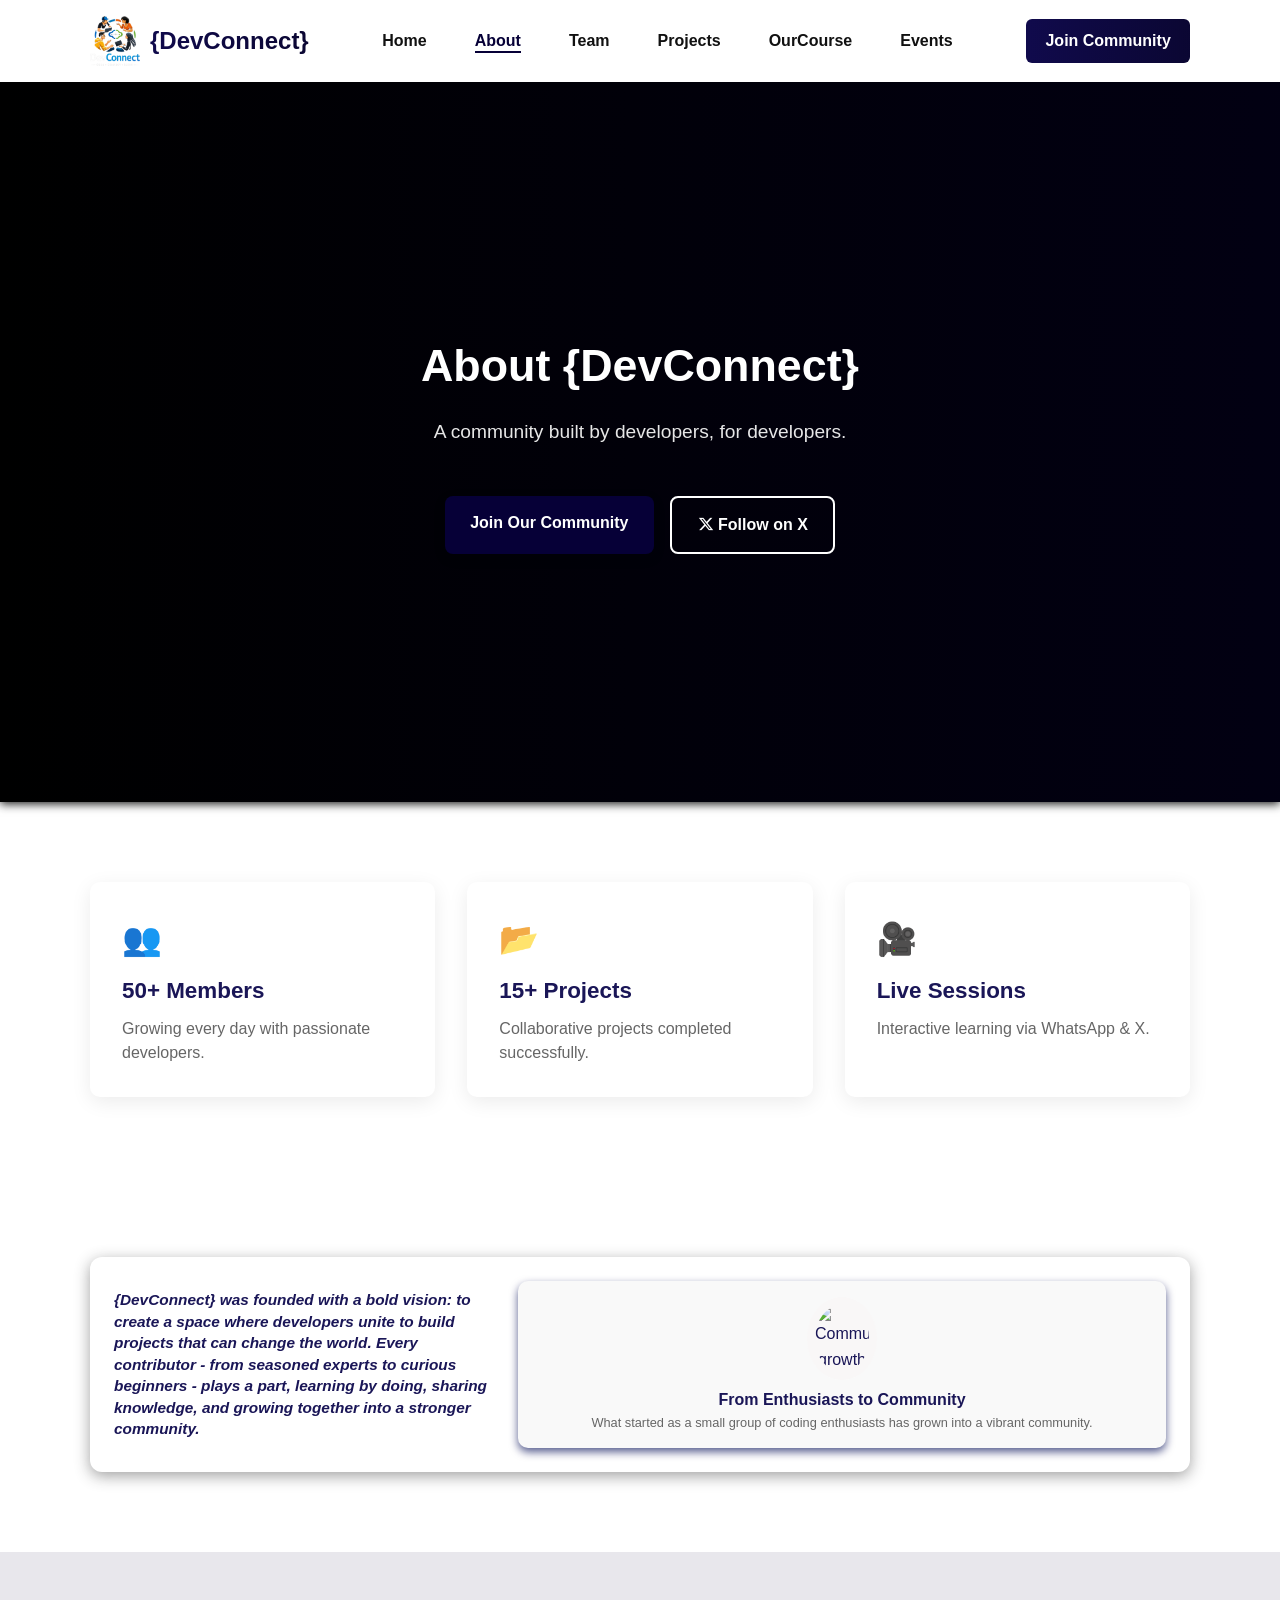
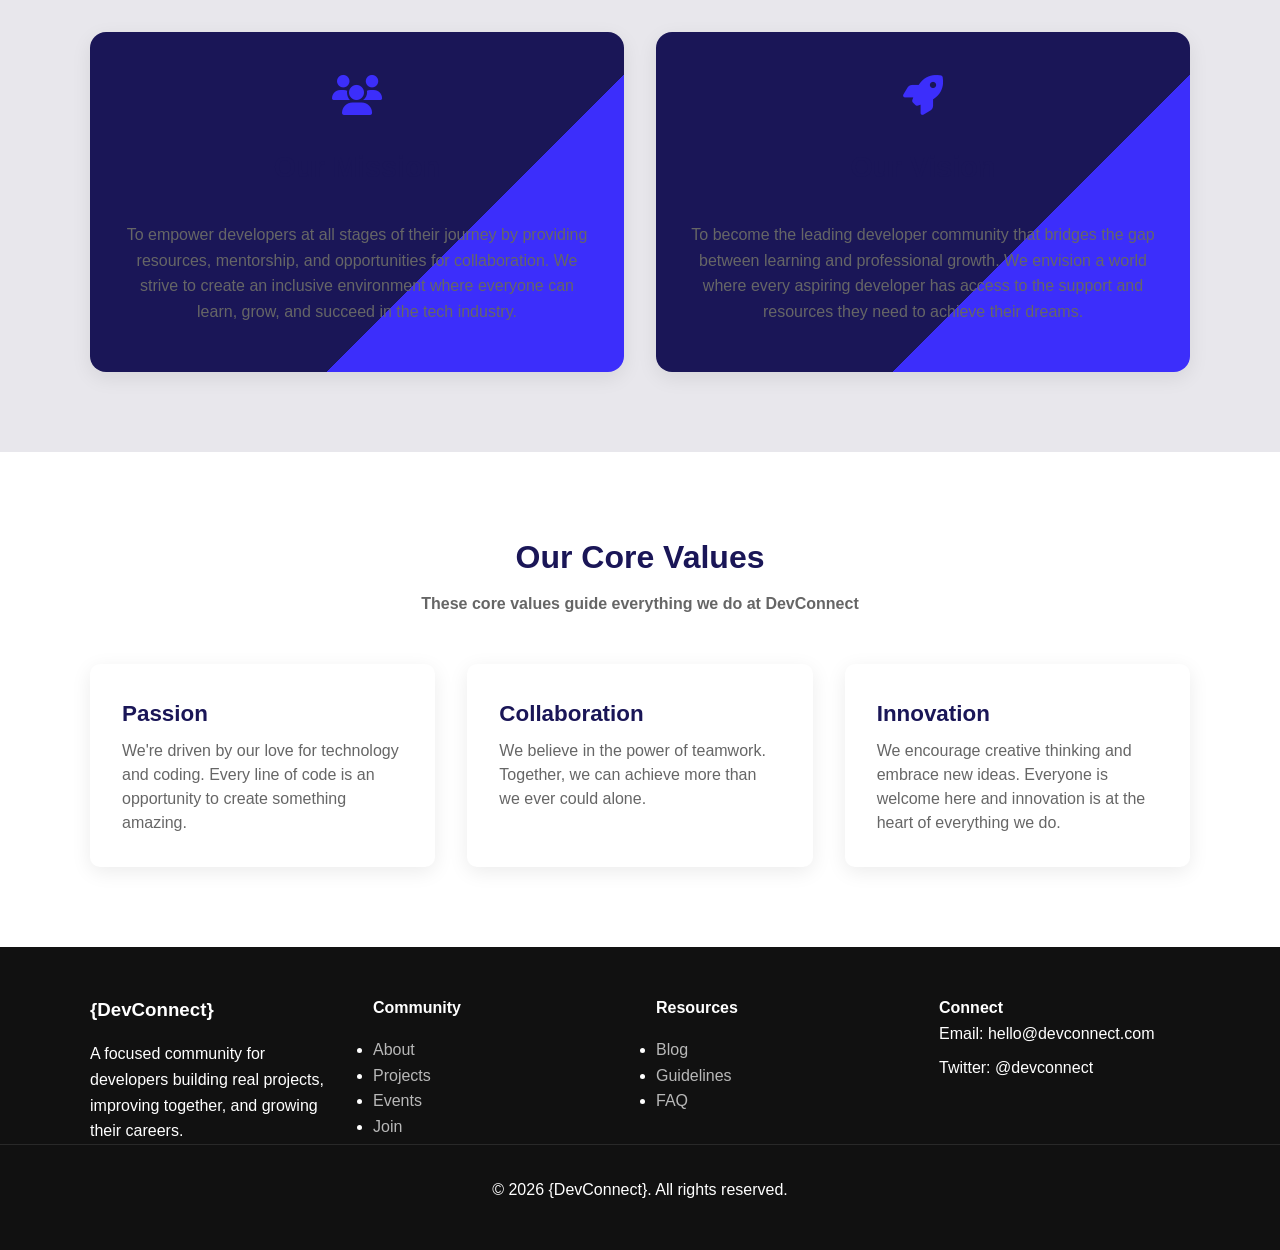
==== about.html @ aa968220 "feat: finalize responsive design and add video integration This update introduces comprehensive resp" ====
<!DOCTYPE html>
<html lang="en">
<head>
  <meta charset="UTF-8" />
  <meta name="viewport" content="width=device-width, initial-scale=1.0" />
  <title>DevConnect</title>
  <link rel="stylesheet" href="https://cdnjs.cloudflare.com/ajax/libs/font-awesome/6.5.0/css/all.min.css">
  <link rel="stylesheet" href="css/style.css" />
  <link rel="stylesheet" href="css/about_us.css" />
</head>
<body>

<header class="header">
  <div class="container nav">
    <div class="logo-container">
      <img src="images/logo-1.png" alt="DevConnect Logo" class="logo-img" />
      <a href="index.html" class="logo">{DevConnect}</a>
    </div>

    <nav>
      <ul class="nav-links">
        <li><a href="index.html">Home</a></li>
        <li><a href="about.html" class="active">About</a></li>
        <li><a href="#">Team</a></li>
        <li><a href="projects.html">Projects</a></li>
        <li><a href="our-course.html">OurCourse</a></li>
        <li><a href="#">Events</a></li>
      </ul>
    </nav>

    <a href="#" id="joinBtn" class="btn-about">Join Community</a>
        <div class="hamburger">☰</div>
  </div>
</header>

<!------------------------------------------------- HERO ----------------------------------------------------->
<section class="about-hero">
  <div class="container about-hero-content">
    <h1 id="about-heading">About {DevConnect}</h1>
    <p id="about-paragraph" class="about-tagline">
      A community built by developers, for developers.
    </p>
    <div class="hero-buttons">
      <a href="#" class="btn-light">Join Our Community</a>
      <a href="https://x.com/DevC0nnect" target="_blank" class="btn-outline follow-x">
        <i class="fab fa-x-twitter"></i> Follow on X
      </a>
    </div>
  </div>
</section>


<!------------------------------------------------- STATS ----------------------------------------------------->
<section class="section">
  <div class="container about-grid">
    <div class="about-card">
      <div class="card-icon">👥</div>
      <h3>50+ Members</h3>
      <p class="card-paragraph">Growing every day with passionate developers.</p>
    </div>
    <div class="about-card">
      <div class="card-icon">📂</div>
      <h3>15+ Projects</h3>
      <p class="card-paragraph">Collaborative projects completed successfully.</p>
    </div>
    <div class="about-card">
      <div class="card-icon">🎥</div>
      <h3>Live Sessions</h3>
      <p class="card-paragraph">Interactive learning via WhatsApp & X.</p>
    </div>
  </div>
</section>

<!--------------------------------------------- STORY SECTION --------------------------------------------------->
<section class="section">
  <div class="container">
    <div class="story-wrapper">
      <div class="story-content">
        <div class="story-text">
          <p>
            {DevConnect} was founded with a bold vision: to create a space where developers unite to build projects
            that can change the world. Every contributor - from seasoned experts to curious beginners - plays a part,
            learning by doing, sharing knowledge, and growing together into a stronger community.
          </p>
        </div>
        <div class="story-inner-card">
          <img src="images/devconnect-logo.jpeg" alt="Community growth" />
          <h3>From Enthusiasts to Community</h3>
          <p>What started as a small group of coding enthusiasts has grown into a vibrant community.</p>
        </div>

      </div>
    </div>
  </div>
</section>


<!------------------------------------------------ MISSION AND VISION SECTION -------------------------------------------------------->
<section class="section alt-bg">
  <div class="container">
    <div class="about-grid-2">
      <div class="event-card">
        <div class="event-icon">
          <i class="fas fa-users"></i>
        </div>
        <h2 class="event-title">Our Mission</h2>
        <p class="event-p">
          To empower developers at all stages of their journey by providing resources, mentorship,
          and opportunities for collaboration. We strive to create an inclusive environment where
          everyone can learn, grow, and succeed in the tech industry.
        </p>
      </div>

      <div class="event-card">
        <div class="event-icon">
          <i class="fas fa-rocket"></i>
        </div>
        <h2 class="event-title">Our Vision</h2>
        <p class="event-p">
          To become the leading developer community that bridges the gap between learning and
          professional growth. We envision a world where every aspiring developer has access to
          the support and resources they need to achieve their dreams.
        </p>
      </div>
    </div>
  </div>
</section>

<!------------------------------------ CORE VALUES --------------------------------------------->
<section class="section">
  <div class="container">
    <div class="section-header">
      <h2>Our Core Values</h2>
      <p class="sectio-paragraph">
        These core values guide everything we do at DevConnect
      </p>
    </div>

    <div class="about-grid">
      <div class="about-card">
        <h3>Passion</h3>
        <p class="card-paragraph">
          We're driven by our love for technology and coding. Every line of code is an opportunity to create something amazing.
        </p>
      </div>

      <div class="about-card">
        <h3>Collaboration</h3>
        <p class="card-paragraph">
          We believe in the power of teamwork. Together, we can achieve more than we ever could alone.
        </p>
      </div>

      <div class="about-card">
        <h3>Innovation</h3>
        <p class="card-paragraph">
          We encourage creative thinking and embrace new ideas. Everyone is welcome here and innovation is at the heart of everything we do.
        </p>
      </div>
    </div>
  </div>
</section>

<!------------------------------------ FOOTER --------------------------------------------->
<footer class="footer">
  <div class="container footer-grid">
    <div class="footer-brand">
      <h3>{DevConnect}</h3>
      <p>
        A focused community for developers building real projects,
        improving together, and growing their careers.
      </p>
    </div>

    <div class="footer-links">
      <h4>Community</h4>
      <ul>
        <li><a href="#">About</a></li>
        <li><a href="#">Projects</a></li>
        <li><a href="#">Events</a></li>
        <li><a href="#">Join</a></li>
      </ul>
    </div>

    <div class="footer-links">
      <h4>Resources</h4>
      <ul>
        <li><a href="#">Blog</a></li>
        <li><a href="#">Guidelines</a></li>
        <li><a href="#">FAQ</a></li>
      </ul>
    </div>

    <div class="footer-contact">
      <h4>Connect</h4>
      <p>Email: hello@devconnect.com</p>
      <p>Twitter: @devconnect</p>
    </div>
  </div>

  <div class="footer-bottom">
    <p>© 2026 {DevConnect}. All rights reserved.</p>
  </div>
</footer>
<div id="joinCommunityModal" class="modal"></div> 
<script src="js/joinCommunityModal.js"></script>
<script src="js/navToggle.js"></script>
<script src="js/activeLink.js"></script>
<script src="js/aboutTextSwap.js"></script>
</body>
</html>
---- css/style.css ----
:root {
  --primary: #060037;
  --primary-dark: #100a4c;
  --light: #F0F8FF;
  --dark: #111;
  --gray: #666;
  --max-width: 1100px;
}


* {
  box-sizing: border-box;
  margin: 0;
  padding: 0;
}

body {
  font-family: "Poppins", sans-serif;
  line-height: 1.6;
  color: var(--dark);
}

.container {
  width: 90%;
  max-width: var(--max-width);
  margin: auto;
}

/* ================= NAV ================= */
.header {
  background: #fff;
  box-shadow: 0 2px 6px rgba(0,0,0,0.05);
  position: sticky;
  top: 0;
  z-index: 1000;
}

.nav {
  display: flex;
  justify-content: space-between;
  align-items: center;
  padding: 1rem 0;
}

.logo-container {
  display: flex;
  flex-direction: row;
  align-items: center;
  gap: 10px;
}

.logo-img {
  width: 50px;
  height: 50px;
}

.logo {
  font-weight: 700;
  font-size: 1.5rem;
  text-decoration: none;
  background: linear-gradient(270deg, var(--primary), black, var(--primary-dark));
  background-size: 600% 600%;
  -webkit-background-clip: text;
  -webkit-text-fill-color: transparent;
  background-clip: text;
  color: transparent;
  animation: gradientFlow 30s ease infinite;
}

.slide-left {
  animation: slideLeft 1s ease forwards;
}
.slide-right {
  animation: slideRight 1s ease forwards;
}
.slide-up {
  animation: slideUp 1s ease forwards;
}
.slide-down {
  animation: slideDown 1s ease forwards;
}

@keyframes slideLeft {
  from { transform: translateX(100%); opacity: 0; }
  to { transform: translateX(0); opacity: 1; }
}
@keyframes slideRight {
  from { transform: translateX(-100%); opacity: 0; }
  to { transform: translateX(0); opacity: 1; }
}
@keyframes slideUp {
  from { transform: translateY(100%); opacity: 0; }
  to { transform: translateY(0); opacity: 1; }
}
@keyframes slideDown {
  from { transform: translateY(-100%); opacity: 0; }
  to { transform: translateY(0); opacity: 1; }
}


.nav-links {
  list-style: none;
  display: flex;
  gap: 3rem;
}


.nav-links a {
  position: relative;
  text-decoration: none;
  color: var(--dark);
  font-weight: 600;
}

.nav-links a::after {
  content: "";
  position: absolute;
  left: 0;
  bottom: -4px;
  width: 0%;
  height: 2px;
  background: var(--primary);
  transition: width 0.3s ease;
}

.nav-links a:hover::after {
  width: 100%;
}

.nav-links a.active {
  color: var(--primary);
  border-bottom: 2px solid var(--primary);
  padding-bottom: 2px;
}

.btn-primary {
  background: linear-gradient(270deg, var(--primary), black, var(--primary-dark));
  background-size: 600% 600%;
  color: white;
  padding: 0.6rem 1.2rem;
  border-radius: 6px;
  text-decoration: none;
  font-weight: 600;
  animation: gradientFlow 60s ease infinite;
}

.hamburger {
  display: none;
  font-size: 1.8rem;
  cursor: pointer;
}

/* ================= HERO BUTTONS ================= */
.hero-buttons {
  display: flex;
  gap: 1rem;
  justify-content: center;
  margin-top: 2rem;
  flex-wrap: wrap;
}

.btn-light, .btn-outline {
  padding: 0.9rem 1.6rem;
  border-radius: 8px;
  font-weight: 600;
  text-decoration: none;
  transition: all 0.3s ease; 
}
.btn-light {
  background: var(--primary);
  color: #fff;
  box-shadow: 0 4px 12px rgba(0,0,0,0.15);
}

.btn-light:hover {
  background: var(--primary-dark);
  transform: translateY(-2px);
}

.btn-outline {
  border: 2px solid #fff;
  color: #fff;
  background: transparent;
}

.btn-outline:hover {
  background: rgba(255,255,255,0.1);
  transform: translateY(-2px);
}


/* ================= HERO ================= */
.hero {
  background: linear-gradient(270deg, var(--primary-dark), var(--primary), black);
  background-size: 600% 600%;
  color: white;
  padding: 6rem 0;
  text-align: center;
  box-shadow: 0 2px 9px rgba(0, 0, 0, 0.904);
  animation: gradientFlow 60s ease infinite;
}

@keyframes gradientFlow {
  0% { background-position: 0% 50%; }
  50% { background-position: 100% 50%; }
  100% { background-position: 0% 50%; }
}

.hero h1 {
  font-size: 2.8rem;
  margin: 1rem 0;
}

.hero p {
  max-width: 600px;
  margin: auto;
  opacity: 0.9;
}

.badge {
  display: inline-block;
  font-weight: 600;
  background: rgba(255,255,255,0.2);
  padding: 0.4rem 1rem;
  border-radius: 50px;
  font-size: 0.9rem;
}

.hero-buttons {
  margin-top: 2rem;
  display: flex;
  justify-content: center;
  gap: 1rem;
  flex-wrap: wrap;
}

.sectio-paragraph {
  color: var(--gray);
  font-size: 1rem;
  line-height: 1.5;
  font-weight: 600;
}

.card-paragraph {
  color: var(--gray);
  font-size: 1rem;
  font-weight: 600;
  margin-top: 0.5rem;
}

.hero-paragraph {
  font-size: 1.2rem;
  line-height: 1.6;
  font-weight: 500;
}

/* ================= SECTIONS ================= */
.section {
  padding: 5rem 0;
}

.section-header {
  text-align: center;
  margin-bottom: 3rem;
}

.section-header h2 {
  font-size: 2rem;
  margin-bottom: 0.5rem;
}

.section-header p {
  color: var(--gray);
}

/* ================= GRID ================= */
.grid-3 {
  display: grid;
  grid-template-columns: repeat(3, 1fr);
  gap: 2rem;
}

.grid-2 {
  display: grid;
  grid-template-columns: repeat(2, 1fr);
  gap: 2rem;
}

.card {
  padding: 2rem;
  border-radius: 10px;
  background: #fff;
  box-shadow: 0 5px 20px rgba(0,0,0,0.05);
  transition: transform 0.3s ease, box-shadow 0.3s ease;
}

.card:hover {
  transform: translateY(-6px);
  box-shadow: 0 8px 25px rgba(0,0,0,0.12);
}

.card h3 {
  font-size: 1.4rem;
  font-weight: 700;
  margin-bottom: 0.5rem;
  color: var(--primary-dark);
}

.card-paragraph {
  color: var(--gray);
  font-size: 1rem;
  font-weight: 500;
  margin-top: 0.5rem;
  line-height: 1.5;
}

.card-icon {
  font-size: 2rem;
  margin-bottom: 0.5rem;
  color: var(--primary);
}


.event-badge {
  display: inline-block;
  background: #DFDDFF;
  color: var(--primary-dark);
  padding: 0.5rem 1.5rem;
  font-weight: 600;
  border-radius: 50px;
  font-size: 0.8rem;
  margin-bottom: 1rem;
}

.alt-bg {
  background: #C5C4CF66;
}

.event-p {
  color: var(--gray);
  font-size: 1rem;
  line-height: 1.5;
  font-weight: 600;
  margin-bottom: 1rem;
  padding: 1rem 0 0 0;
}

/* ================= FOOTER ================= */
.footer {
  background: var(--dark);
  color: white;
  padding: 3rem 0;
}

.footer-grid {
  display: grid;
  grid-template-columns: repeat(4, 1fr);
  gap: 2rem;
}

.footer-brand h3 {
  margin-bottom: 1rem;
}

.footer-links h4 {
  margin-bottom: 1rem;
}

.footer-links ul li a {
  color: rgba(255,255,255,0.7);
  text-decoration: none;
}

.footer-contact p {
  margin-bottom: 0.5rem;
}

.footer-bottom {
  text-align: center;
  padding-top: 2rem;
  border-top: 1px solid rgba(255,255,255,0.1);
}

/* ================= RESPONSIVE ================= */
/* ================= TABLET RESPONSIVE (≤992px) ================= */
@media (max-width: 992px) {
  .grid-3 {
    grid-template-columns: repeat(2, 1fr);
  }

  .footer-grid {
    grid-template-columns: repeat(2, 1fr);
  }

  .hero h1 {
    font-size: 2.4rem;
  }

  .btn-light,
  .btn-outline {
    padding: 0.8rem 3rem;
  }
}

/* ================= TABLET RESPONSIVE (≤768px) ================= */
@media (max-width: 768px) {
  .nav-links {
    display: none;
    flex-direction: column;
    background: #fff;
    position: absolute;
    top: 70px;
    right: 20px;
    width: 200px;
    box-shadow: 0 2px 6px rgba(0,0,0,0.1);
    padding: 1rem;
  }

  .nav-links.show {
    display: flex;
  }

  .hamburger {
    display: block;
    font-size: 1.8rem;
    cursor: pointer;
  }

  .hero {
    padding: 3rem 1rem; /* slightly reduced */
  }

  .hero h1 {
    font-size: 1.8rem;
    line-height: 1.2;
    margin-bottom: 0.5rem;
  }

  .hero-paragraph {
    font-size: 0.95rem;
    line-height: 1.4;
    margin-bottom: 0.75rem;
  }

  .hero-buttons {
    flex-direction: column;
    align-items: center;
  }

  .btn-light,
  .btn-outline {
    width: 80%;
    text-align: center;
    font-size: 0.9rem;
    padding: 6px 12px;
  }

  .grid-3,
  .grid-2 {
    grid-template-columns: 1fr;
  }

  .section {
    padding: 2.5rem 0;
  }

  .footer-grid {
    grid-template-columns: 1fr;
  }
}

/* ================= MOBILE RESPONSIVE (≤480px) ================= */
@media (max-width: 480px) {
  .logo-img {
    width: 20px;
    height: auto;
  }
  .logo {
    font-size: 0.8rem;
  }
  #joinBtn {
    font-size: 0.7rem;
    padding: 3px 7px;
  }

  .hero,
  .about-hero,
  .projects-hero {
    padding: 1.5rem 1rem;
    min-height: auto;
    text-align: center;
  }
  .hero h1,
  .about-hero h1,
  .projects-hero h1 {
    font-size: 1.3rem;
    line-height: 1.2;
    margin-bottom: 0.5rem;
  }
  .hero p,
  .about-hero p,
  .projects-hero p {
    font-size: 0.85rem;
    line-height: 1.3;
    margin-bottom: 0.75rem;
  }
  .hero-buttons a,
  .about-hero .hero-buttons a,
  .projects-hero .hero-buttons a {
    font-size: 0.75rem;
    padding: 5px 9px;
    margin: 0.25rem;
    text-align: center;
  }

  .about-card,
  .project-card,
  .home-card {
    padding: 0.8rem;
    border-radius: 6px;
    margin-bottom: 1rem;
    text-align: center;
  }
  .about-card h3,
  .project-card h3,
  .home-card h3 {
    font-size: 1rem;
  }
  .about-card p,
  .project-card p,
  .home-card p {
    font-size: 0.8rem;
    line-height: 1.3;
  }

  .section-header h2 {
    font-size: 1.2rem;
  }
  .section-header p {
    font-size: 0.85rem;
  }

  .footer-grid {
    display: flex;
    flex-direction: column;
    gap: 1.2rem;
    text-align: center;
  }
  .footer-links h4,
  .footer-contact h4 {
    font-size: 0.95rem;
  }
  .footer-links ul,
  .footer-links ul li {
    list-style: none;
    padding: 0;
    margin: 0;
  }
  .footer-links ul li a {
    font-size: 0.8rem;
    text-decoration: none;
  }
  .footer-brand p {
    font-size: 0.8rem;
  }
  .footer-bottom p {
    font-size: 0.7rem;
  }
}
---- css/about_us.css ----
:root {
  --about-primary: #3C2EFB;
  --about-dark: #1a1657;
  --about-light: #F0F8FF;
  --about-gray: #666;
}

* {
  box-sizing: border-box;
  margin: 0;
  padding: 0;
}

body {
  font-family: "Poppins", sans-serif;
  line-height: 1.6;
  color: var(--about-dark);
}

.container {
  width: 90%;
  max-width: 1100px;
  margin: auto;
}

/* ================= NAV ================= */
.btn-about {
  background: linear-gradient(270deg, var(--primary), black, var(--primary-dark));
  background-size: 600% 600%;
  color: white;
  padding: 0.6rem 1.2rem;
  border-radius: 6px;
  text-decoration: none;
  font-weight: 600;
  animation: gradientFlow 60s ease infinite;
}


/* ================= ABOUT HERO ================= */
.about-hero {
  background: linear-gradient(270deg, var(--primary-dark), var(--primary), black);
  background-size: 600% 600%;
  color: white;
  text-align: center;
  min-height: 80vh; 
  display: flex;
  flex-direction: column;
  justify-content: center;
  box-shadow: 0 2px 9px rgba(0, 0, 0, 0.904);
  animation: gradientFlow 60s ease infinite;
}


.about-hero h1 {
  font-size: 2.8rem;
  margin-bottom: 1rem;
}

.about-hero .highlight {
  color: var(--about-light);
}

.about-tagline {
  font-size: 1.2rem;
  opacity: 0.9;
  margin-bottom: 3rem;
}

/* ================= STATS ================= */
.about-grid {
  display: grid;
  grid-template-columns: repeat(3, 1fr);
  gap: 2rem;
}

.about-card {
  background: #fff;
  padding: 2rem;
  border-radius: 10px;
  box-shadow: 0 5px 20px rgba(0,0,0,0.08);
  transition: transform 0.3s ease, box-shadow 0.3s ease;
}

.about-card:hover {
  transform: translateY(-6px);
  box-shadow: 0 8px 25px rgba(0,0,0,0.15);
}

.about-card h3 {
  font-size: 1.4rem;
  font-weight: 700;
  margin-bottom: 0.5rem;
  color: var(--about-dark);
}

.about-card .card-paragraph {
  color: var(--about-gray);
  font-size: 1rem;
  line-height: 1.5;
  font-weight: 500;
}

/* ================= STORY SECTION ================= */
.story-wrapper {
  background: #fff;
  color: var(--about-dark);
  padding: 1.5rem;
  border-radius: 12px;
  box-shadow: 0 4px 15px rgba(43, 43, 44, 0.445);
  display: flex;
  align-items: center;
}

.story-content {
  display: flex;
  justify-content: space-between;
  align-items: center;
  width: 100%;
  gap: 1.5rem;
}

.story-text {
  flex: 1;
  max-width: 380px;
  font-style: italic;
  font-weight: 600;
  color: var(--about-dark);
  font-size: 0.96rem; 
  line-height: 1.4;
}

.story-inner-card {
  flex: 1;
  background: #f9f9f9;
  padding: 1rem;
  border-radius: 10px;
  text-align: center;
  box-shadow: 0 4px 8px rgba(2, 11, 85, 0.658);
}

.story-inner-card img {
  max-width: 70px;
  border-radius: 50%;
  background: #f9f7f7;
  padding: 8px;
  margin-bottom: 0.4rem;
}

.story-inner-card h3 {
  font-size: 1rem;
  font-weight: 600;
  margin-bottom: 0.2rem;
  color: var(--about-dark);
}

.story-inner-card p {
  font-size: 0.8rem;
  line-height: 1.3;
  color: var(--about-gray);
}


/* ================= MISSION & VISION ================= */
.about-grid-2 {
  display: grid;
  grid-template-columns: repeat(2, 1fr);
  gap: 2rem;
}

.event-card {
  background: linear-gradient(
    135deg,
    var(--about-dark) 0%,
    var(--about-dark) 33%,
    var(--about-primary) 33%,
    var(--about-primary) 66%,
    black 66%,
    black 100%
    
  );
  background-size: 200% 200%;
  color: white;
  padding: 2rem;
  border-radius: 16px;
  box-shadow: 0 6px 20px rgba(0,0,0,0.08);
  text-align: center;
  animation: gradientFlow 20s ease infinite;
}




.event-icon {
  font-size: 2.5rem;
  color: var(--about-primary);
  margin-bottom: 1rem;
}

.event-title {
  font-size: 1.8rem;
  font-weight: 700;
  color: var(--about-dark);
  margin-bottom: 1rem;
}

.event-p {
  color: var(--about-gray);
  font-size: 1rem;
  line-height: 1.6;
  font-weight: 500;
}


/* ================= RESPONSIVE ================= */
@media (max-width: 480px) {
  .logo-img {
    width: 20px !important;  
    height: auto !important;
  }
  .logo {
    font-size: 0.8rem !important; 
  }
  #joinBtn {
    font-size: 0.7rem !important;
    padding: 3px 7px !important;
  }

  .about-hero {
    padding: 1rem 0.75rem !important;
    min-height: auto !important; 
    text-align: center !important;
  }
  .about-hero-content {
    margin: 0 auto !important;
    max-width: 90% !important;     
  }
  .about-hero h1 {
    font-size: 1.3rem !important;
    line-height: 1.2 !important;
    margin-bottom: 0.5rem !important;
  }
  .about-hero p {
    font-size: 0.85rem !important;
    line-height: 1.3 !important;
    margin-bottom: 0.75rem !important;
  }
  .hero-buttons a {
    font-size: 0.75rem !important;
    padding: 5px 9px !important;
    margin: 0.25rem !important;
  }

  .about-grid {
    display: flex !important;
    flex-direction: column !important;
    gap: 1rem !important;
  }
  .about-card {
    padding: 0.8rem !important;
    text-align: center !important;
  }
  .about-card h3 {
    font-size: 0.95rem !important;
  }
  .card-paragraph {
    font-size: 0.8rem !important;
  }

  .story-wrapper {
    flex-direction: column !important;
    gap: 1rem !important;
  }
  .story-inner-card img {
    max-width: 100% !important;
    height: auto !important;
    border-radius: 6px !important;
  }
  .story-inner-card h3 {
    font-size: 0.95rem !important;
  }
  .story-inner-card p {
    font-size: 0.8rem !important;
  }

  .about-grid-2 {
    display: flex !important;
    flex-direction: column !important;
    gap: 1rem !important;
  }
  .event-card {
    padding: 0.8rem !important;
  }
  .event-title {
    font-size: 1.1rem !important;
  }
  .event-p {
    font-size: 0.8rem !important;
    line-height: 1.3 !important;
  }

  .section-header h2 {
    font-size: 1.2rem !important;
  }
  .section-header p {
    font-size: 0.8rem !important;
  }

  .footer-grid {
    display: flex !important;
    flex-direction: column !important;
    gap: 1.2rem !important;
    text-align: center !important;
  }
  .footer-links h4,
  .footer-contact h4 {
    font-size: 0.95rem !important;
  }
  .footer-links ul li a {
    font-size: 0.8rem !important;
  }
  .footer-brand p {
    font-size: 0.8rem !important;
  }
  .footer-bottom p {
    font-size: 0.7rem !important;
  }
}
@media (max-width: 480px) {
  .footer-links ul,
  .footer-links ul li,
  .nav-links,
  .nav-links li {
    list-style: none !important; 
    padding: 0 !important;
    margin: 0 !important;
  }

  .footer-links ul li a,
  .nav-links li a {
    text-decoration: none !important;
    display: block !important;
  }
}
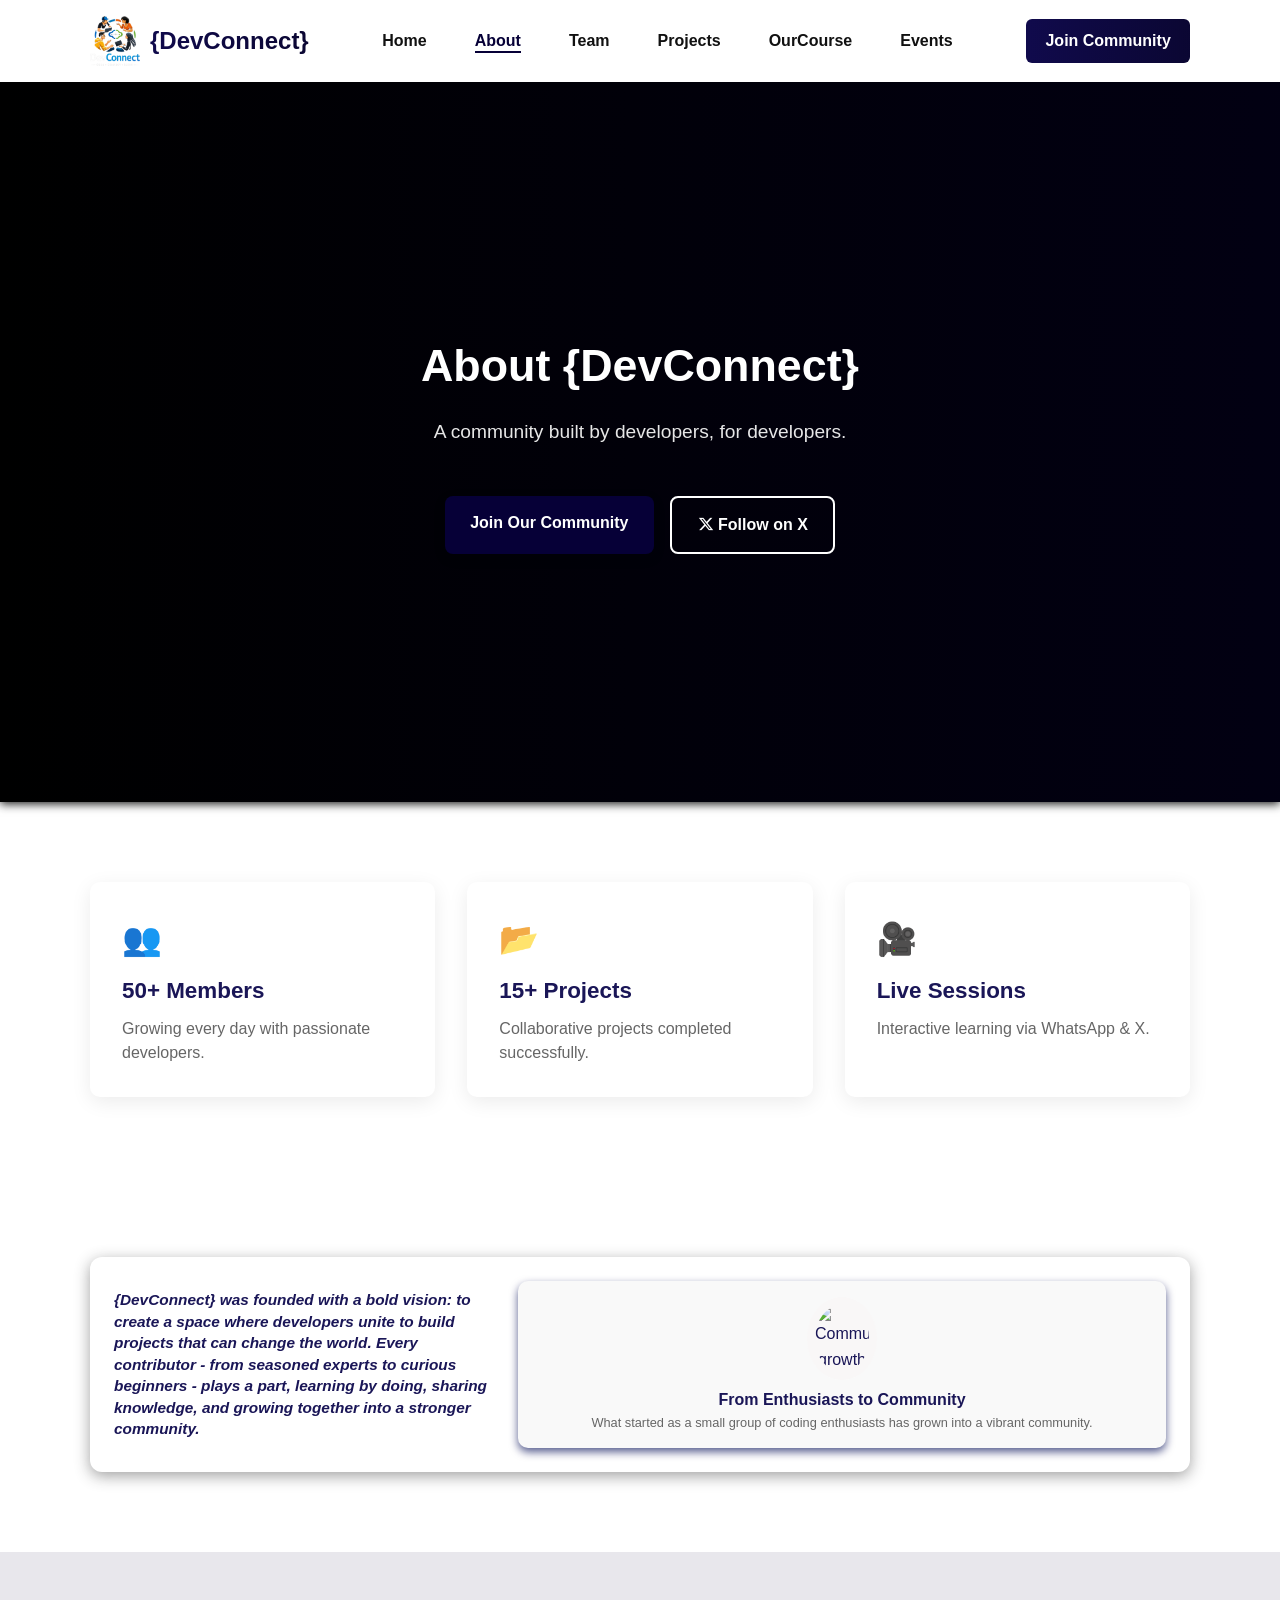
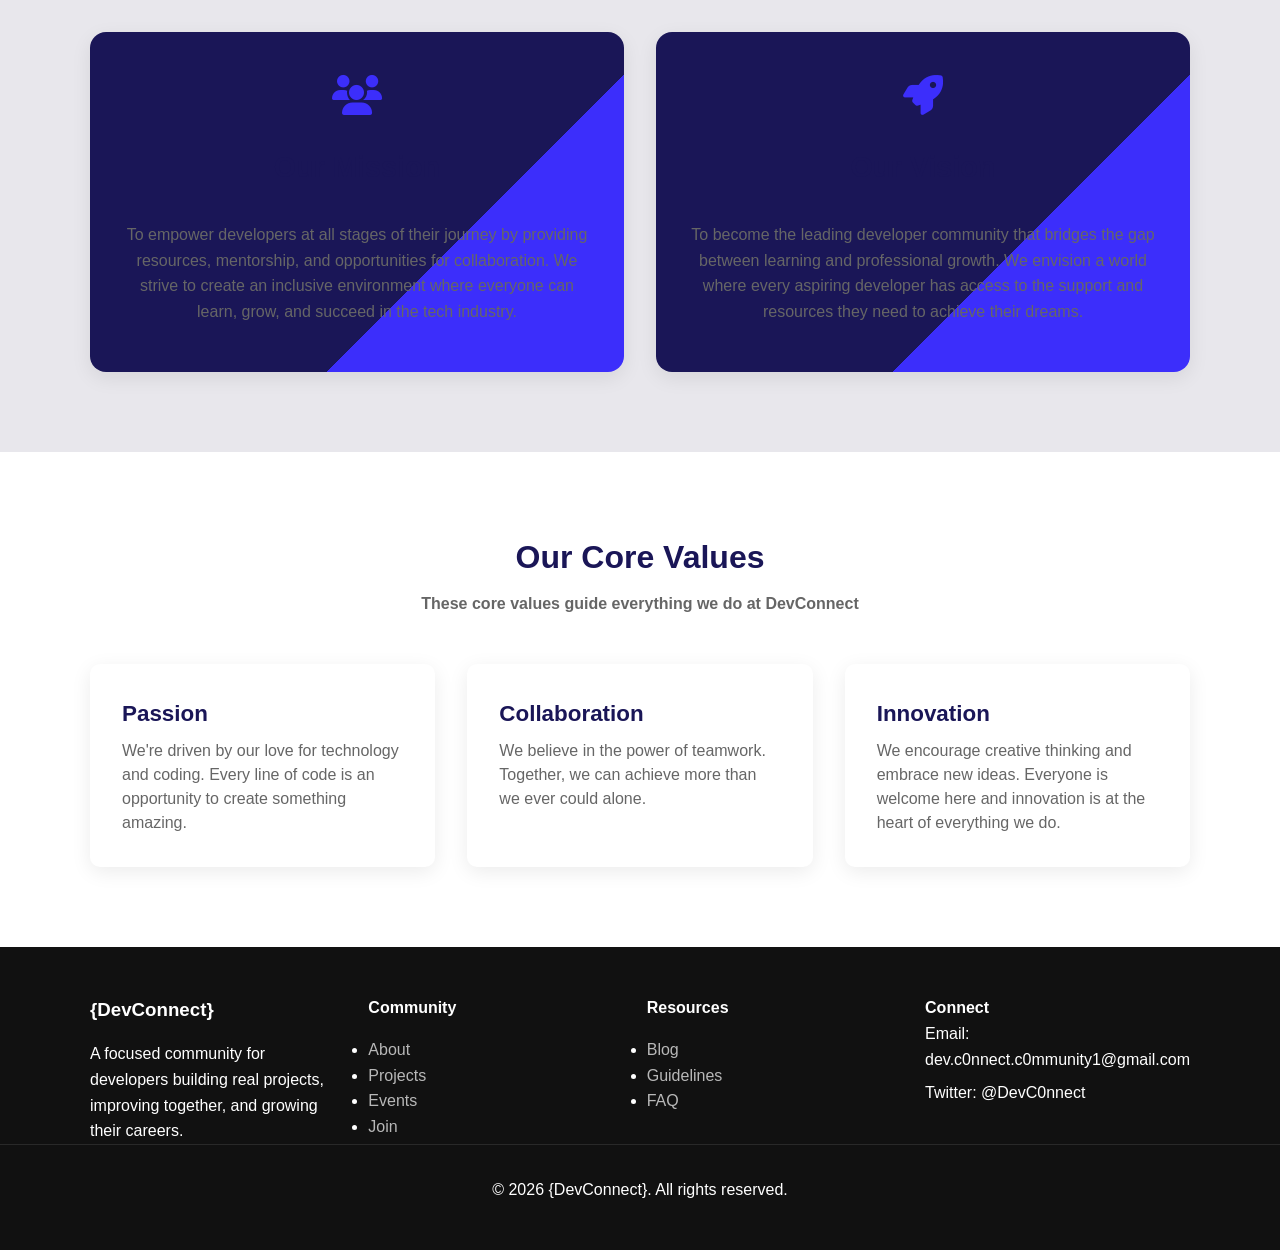
==== commit bd8d8b26: "Fix with some responsiveness in logo and some pages" ====
--- a/about.html
+++ b/about.html
@@ -191,10 +191,10 @@
       </ul>
     </div>
 
-    <div class="footer-contact">
+      <div class="footer-contact">
       <h4>Connect</h4>
-      <p>Email: hello@devconnect.com</p>
-      <p>Twitter: @devconnect</p>
+      <p>Email: dev.c0nnect.c0mmunity1@gmail.com</p>
+      <p>Twitter: @DevC0nnect</p>
     </div>
   </div>
 
--- a/css/style.css
+++ b/css/style.css
@@ -472,15 +472,17 @@
 /* ================= MOBILE RESPONSIVE (≤480px) ================= */
 @media (max-width: 480px) {
   .logo-img {
-    width: 20px;
+    width: 50px;
     height: auto;
   }
   .logo {
     font-size: 0.8rem;
+    display: none;
   }
   #joinBtn {
     font-size: 0.7rem;
-    padding: 3px 7px;
+    padding: 0px 5px;
+    display:none;
   }
 
   .hero,
--- a/css/about_us.css
+++ b/css/about_us.css
@@ -214,8 +214,8 @@
 /* ================= RESPONSIVE ================= */
 @media (max-width: 480px) {
   .logo-img {
-    width: 20px !important;  
-    height: auto !important;
+    width: 50px !important;  
+    height: 50px !important;
   }
   .logo {
     font-size: 0.8rem !important; 
